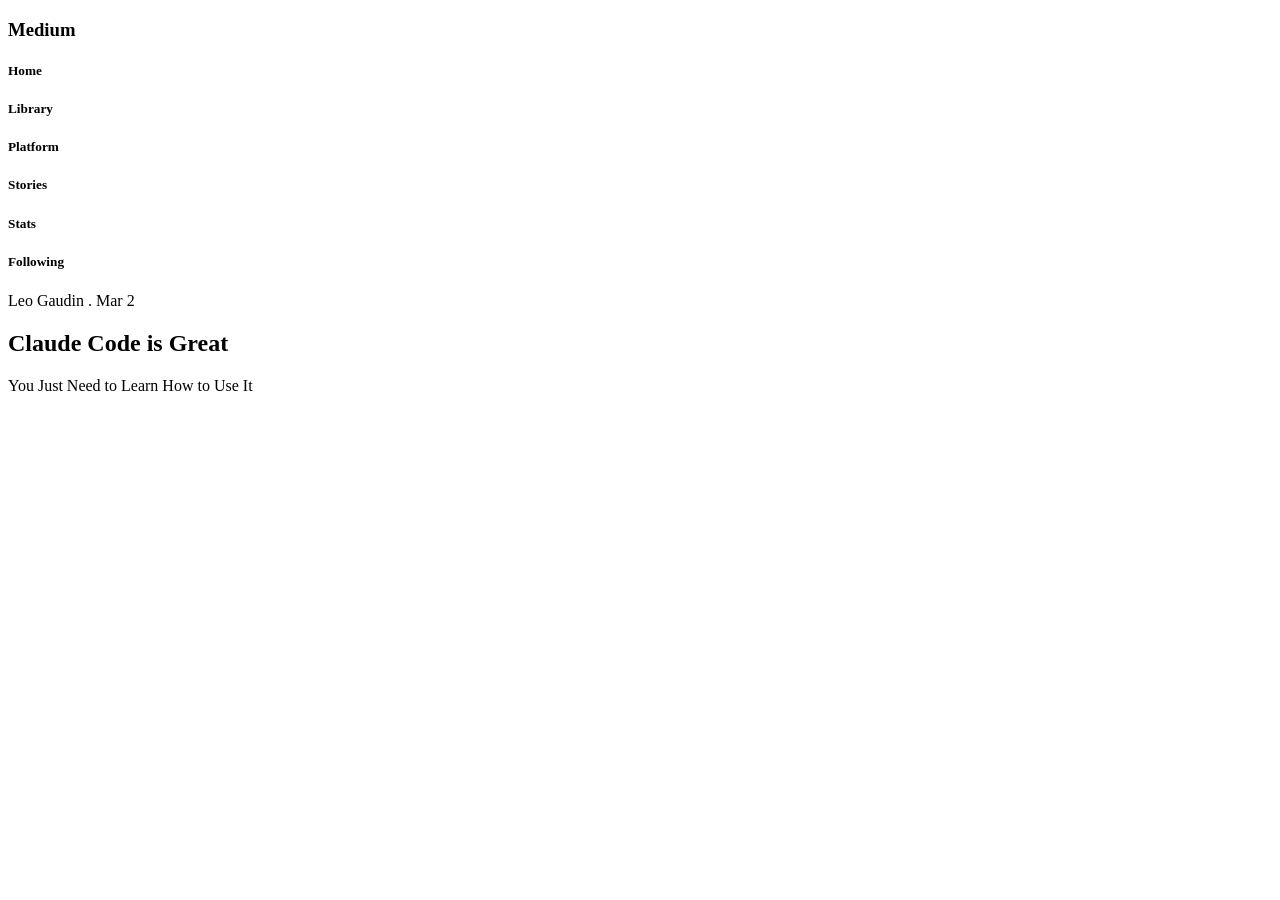
==== Prime DSA Classes/ClassPractice/Class_1_Notes/Medium.html @ 7c2d626c "SIP Practice Day-2" ====
<!DOCTYPE html>
<html lang="en">

<head>
  <meta charset="UTF-8" />
  <meta name="viewport" content="width=device-width, initial-scale=1.0" />
  <title>Document</title>
  <link rel="stylesheet" href="s.css" />
  </head>
  <body>
    <div class="container">
    <aside class="slidebar">
    <nav>
      <h1>Medium</h1>
      <h5>Home</h5> 
      <h5>Library</h5> 
      <h5>Platform</h5> 
      <h5>Stories</h5> 
      <h5>Stats</h5> 
      <h5>Following</h5> 
    </nav>
    </aside>
    <main class="feed">
      <article class="post">
        <div class="post-content">
          <span class="author"> Leo Gaudin . Mar 2</span>
          <h2>Claude Code is Great</h2>
          <p>You Just Need to Learn How to Use It</p>
        </div>
      </article>
    </main>
  </body>
</html>
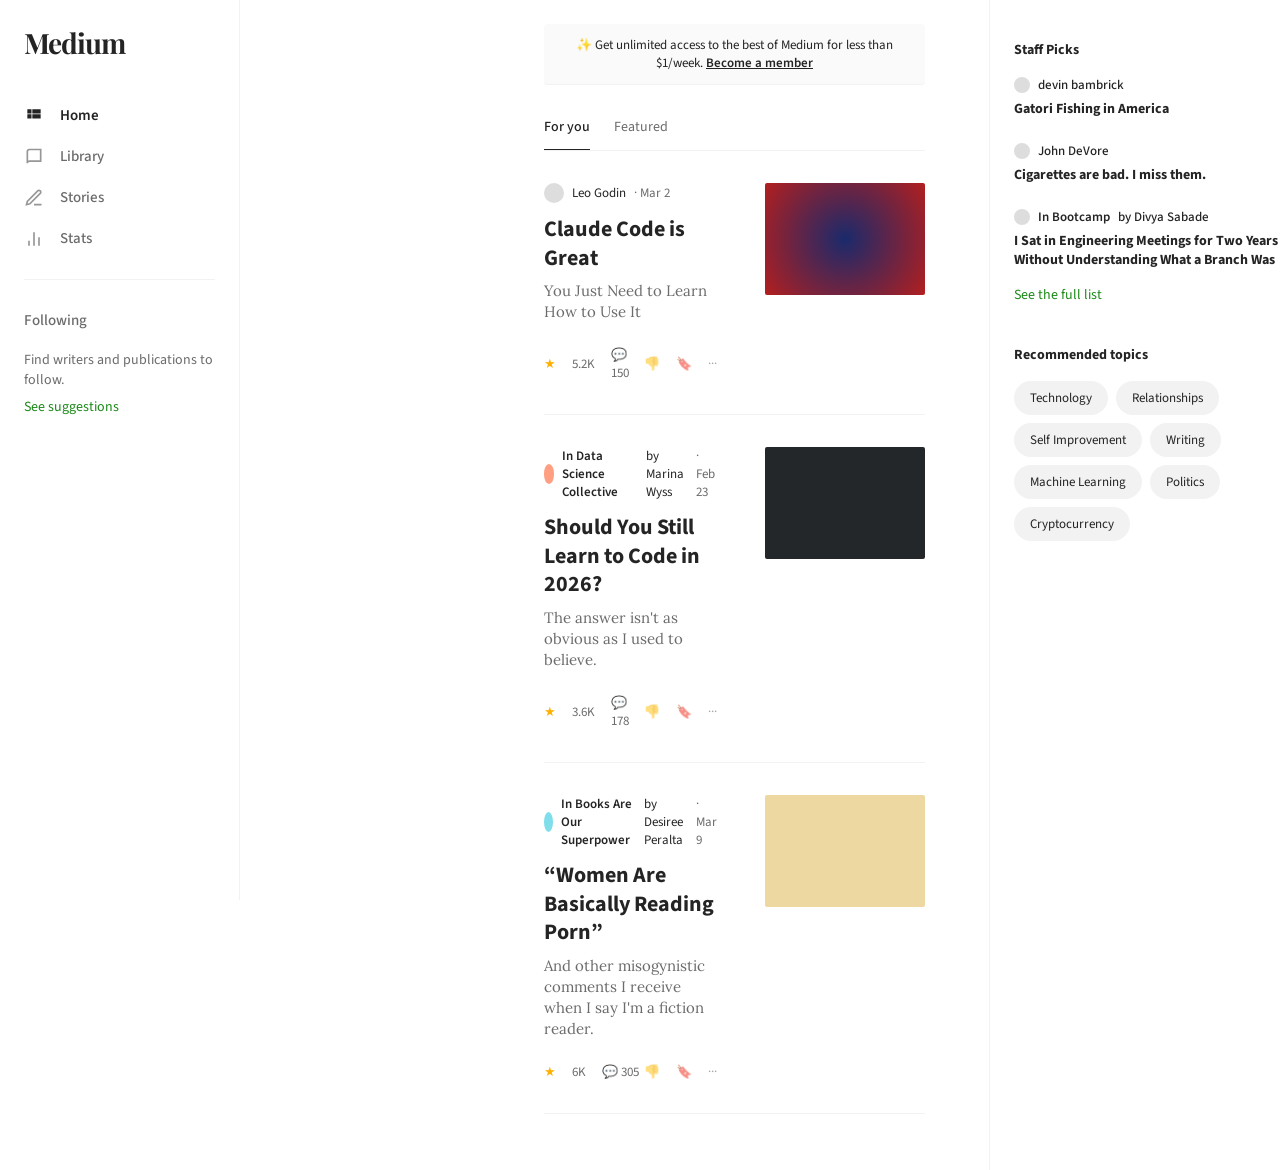
==== commit 295e4ea6: "Practice" ====
--- a/Prime DSA Classes/ClassPractice/Class_1_Notes/Medium.html
+++ b/Prime DSA Classes/ClassPractice/Class_1_Notes/Medium.html
@@ -1,33 +1,449 @@
 <!DOCTYPE html>
 <html lang="en">
-
 <head>
-  <meta charset="UTF-8" />
-  <meta name="viewport" content="width=device-width, initial-scale=1.0" />
-  <title>Document</title>
-  <link rel="stylesheet" href="s.css" />
-  </head>
-  <body>
-    <div class="container">
-    <aside class="slidebar">
-    <nav>
-      <h1>Medium</h1>
-      <h5>Home</h5> 
-      <h5>Library</h5> 
-      <h5>Platform</h5> 
-      <h5>Stories</h5> 
-      <h5>Stats</h5> 
-      <h5>Following</h5> 
-    </nav>
+    <meta charset="UTF-8">
+    <meta name="viewport" content="width=device-width, initial-scale=1.0">
+    <title>Medium Clone</title>
+    <link rel="preconnect" href="https://fonts.googleapis.com">
+    <link rel="preconnect" href="https://fonts.gstatic.com" crossorigin>
+    <link href="https://fonts.googleapis.com/css2?family=Lora:ital,wght@0,500;0,700;1,400&family=Playfair+Display:ital,wght@0,700;1,700&family=Source+Sans+3:wght@400;500;600;700&display=swap" rel="stylesheet">
+    <style>
+        /* --- RESET & GLOBAL STYLES --- */
+        * {
+            box-sizing: border-box;
+            margin: 0;
+            padding: 0;
+        }
+        body {
+            font-family: 'Source Sans 3', sans-serif;
+            color: #242424;
+            background-color: #ffffff;
+            display: grid;
+            grid-template-columns: 240px 1fr 360px;
+            min-height: 100vh;
+        }
+
+        a {
+            text-decoration: none;
+            color: inherit;
+        }
+
+        /* --- SIDEBAR LEFT --- */
+        .sidebar-left {
+            border-right: 1px solid #f2f2f2;
+            padding: 24px;
+            display: flex;
+            flex-direction: column;
+            gap: 32px;
+            position: fixed;
+            width: 240px;
+            height: 100vh;
+        }
+
+        .logo {
+            font-family: 'Playfair Display', serif;
+            font-size: 28px;
+            font-weight: 700;
+            letter-spacing: -1px;
+            margin-bottom: 12px;
+        }
+
+        .nav-menu {
+            display: flex;
+            flex-direction: column;
+            gap: 20px;
+        }
+
+        .nav-item {
+            display: flex;
+            align-items: center;
+            gap: 16px;
+            font-size: 15px;
+            color: #6b6b6b;
+            font-weight: 500;
+            cursor: pointer;
+        }
+
+        .nav-item.active {
+            color: #242424;
+            font-weight: 600;
+        }
+
+        .nav-icon {
+            width: 20px;
+            height: 20px;
+            opacity: 0.7;
+        }
+
+        .nav-item.active .nav-icon {
+            opacity: 1;
+        }
+
+        .divider {
+            height: 1px;
+            background-color: #f2f2f2;
+            margin: 10px 0;
+        }
+
+        .find-writers {
+            font-size: 14px;
+            color: #6b6b6b;
+            line-height: 1.4;
+        }
+
+        .find-writers a {
+            color: #1a8917;
+            display: block;
+            margin-top: 8px;
+        }
+
+        /* --- MAIN FEED (MIDDLE) --- */
+        .main-content {
+            grid-column: 2;
+            padding: 24px 64px;
+            margin-left: 240px; /* Offset for fixed sidebar */
+        }
+
+        /* Promo Banner */
+        .promo-banner {
+            background-color: #fafafa;
+            border-bottom: 1px solid #f2f2f2;
+            padding: 12px;
+            font-size: 13px;
+            text-align: center;
+            margin-bottom: 32px;
+            border-radius: 4px;
+        }
+        .promo-banner a {
+            text-decoration: underline;
+            font-weight: 600;
+        }
+
+        /* Feed Tabs */
+        .feed-tabs {
+            display: flex;
+            gap: 24px;
+            border-bottom: 1px solid #f2f2f2;
+            margin-bottom: 32px;
+        }
+
+        .tab {
+            padding-bottom: 12px;
+            font-size: 14px;
+            color: #6b6b6b;
+            cursor: pointer;
+        }
+
+        .tab.active {
+            color: #242424;
+            border-bottom: 1px solid #242424;
+            font-weight: 500;
+        }
+
+        /* Article Card Layout */
+        .article-card {
+            display: flex;
+            justify-content: space-between;
+            gap: 48px;
+            padding-bottom: 32px;
+            margin-bottom: 32px;
+            border-bottom: 1px solid #f2f2f2;
+        }
+
+        .article-meta {
+            display: flex;
+            align-items: center;
+            gap: 8px;
+            font-size: 13px;
+            color: #242424;
+            margin-bottom: 12px;
+        }
+
+        .author-img {
+            width: 20px;
+            height: 20px;
+            border-radius: 50%;
+            background-color: #ddd;
+        }
+
+        .publication {
+            font-weight: 600;
+        }
+
+        .article-title {
+            font-family: 'Source Sans 3', sans-serif;
+            font-size: 22px;
+            font-weight: 700;
+            line-height: 1.3;
+            color: #242424;
+            margin-bottom: 8px;
+        }
+
+        .article-excerpt {
+            font-family: 'Lora', Georgia, serif;
+            font-size: 15px;
+            color: #6b6b6b;
+            line-height: 1.4;
+            margin-bottom: 24px;
+        }
+
+        .article-footer {
+            display: flex;
+            justify-content: space-between;
+            align-items: center;
+            font-size: 13px;
+            color: #6b6b6b;
+        }
+
+        .footer-left {
+            display: flex;
+            align-items: center;
+            gap: 16px;
+        }
+
+        .star-icon {
+            color: #ffb000;
+        }
+
+        .footer-right {
+            display: flex;
+            gap: 16px;
+            opacity: 0.6;
+        }
+
+        .article-image {
+            width: 160px;
+            height: 112px;
+            object-fit: cover;
+            border-radius: 2px;
+            background-color: #f2f2f2;
+            flex-shrink: 0;
+        }
+
+        /* --- SIDEBAR RIGHT --- */
+        .sidebar-right {
+            grid-column: 3;
+            border-left: 1px solid #f2f2f2;
+            padding: 40px 24px;
+            display: flex;
+            flex-direction: column;
+            gap: 40px;
+        }
+
+        .section-title {
+            font-size: 14px;
+            font-weight: 700;
+            color: #242424;
+            margin-bottom: 16px;
+        }
+
+        /* Staff Picks list */
+        .staff-picks-list {
+            display: flex;
+            flex-direction: column;
+            gap: 24px;
+        }
+
+        .pick-item-meta {
+            display: flex;
+            align-items: center;
+            gap: 8px;
+            font-size: 13px;
+            font-weight: 500;
+            margin-bottom: 6px;
+        }
+
+        .pick-item-title {
+            font-size: 14px;
+            font-weight: 700;
+            line-height: 1.3;
+            color: #242424;
+        }
+
+        /* Recommended Topics Tags */
+        .topics-grid {
+            display: flex;
+            flex-wrap: wrap;
+            gap: 8px;
+        }
+
+        .topic-tag {
+            background-color: #f2f2f2;
+            padding: 8px 16px;
+            border-radius: 100px;
+            font-size: 13px;
+            color: #242424;
+            transition: background-color 0.2s;
+        }
+
+        .topic-tag:hover {
+            background-color: #e6e6e6;
+        }
+
+        .see-more-link {
+            font-size: 14px;
+            color: #1a8917;
+            display: inline-block;
+            margin-top: 16px;
+        }
+    </style>
+</head>
+<body>
+
+    <aside class="sidebar-left">
+        <div class="logo">Medium</div>
+        <nav class="nav-menu">
+            <div class="nav-item active">
+                <svg class="nav-icon" viewBox="0 0 24 24" fill="currentColor"><path d="M4 10h5v5H4v-5zm0-6h5v5H4V4zm6 6h10v5H10v-5zm0-6h10v5H10V4z"/></svg>
+                Home
+            </div>
+            <div class="nav-item">
+                <svg class="nav-icon" viewBox="0 0 24 24" fill="none" stroke="currentColor" stroke-width="2"><path d="M4 19.5A2.5 2.5 0 0 1 6.5 17H20V3H6.5a2.5 2.5 0 0 0-2.5 2.5v14z"/></svg>
+                Library
+            </div>
+            <div class="nav-item">
+                <svg class="nav-icon" viewBox="0 0 24 24" fill="none" stroke="currentColor" stroke-width="2"><path d="M12 20h9M16.5 3.5a2.121 2.121 0 0 1 3 3L7 19l-4 1 1-4L16.5 3.5z"/></svg>
+                Stories
+            </div>
+            <div class="nav-item">
+                <svg class="nav-icon" viewBox="0 0 24 24" fill="none" stroke="currentColor" stroke-width="2"><path d="M18 20V10M12 20V4M6 20v-6"/></svg>
+                Stats
+            </div>
+            
+            <div class="divider"></div>
+            
+            <div class="nav-item">Following</div>
+            <div class="find-writers">
+                Find writers and publications to follow.
+                <a href="#">See suggestions</a>
+            </div>
+        </nav>
     </aside>
-    <main class="feed">
-      <article class="post">
-        <div class="post-content">
-          <span class="author"> Leo Gaudin . Mar 2</span>
-          <h2>Claude Code is Great</h2>
-          <p>You Just Need to Learn How to Use It</p>
+
+    <main class="main-content">
+        <div class="promo-banner">
+            ✨ Get unlimited access to the best of Medium for less than $1/week. <a href="#">Become a member</a>
         </div>
-      </article>
+
+        <div class="feed-tabs">
+            <div class="tab active">For you</div>
+            <div class="tab">Featured</div>
+        </div>
+
+        <article class="article-card">
+            <div class="article-body">
+                <div class="article-meta">
+                    <div class="author-img"></div>
+                    <span>Leo Godin</span>
+                    <span style="color:#6b6b6b;">· Mar 2</span>
+                </div>
+                <h2 class="article-title">Claude Code is Great</h2>
+                <p class="article-excerpt">You Just Need to Learn How to Use It</p>
+                <div class="article-footer">
+                    <div class="footer-left">
+                        <span class="star-icon">★</span>
+                        <span>5.2K</span>
+                        <span>💬 150</span>
+                    </div>
+                    <div class="footer-right">
+                        <span>👎</span> <span>🔖</span> <span>···</span>
+                    </div>
+                </div>
+            </div>
+            <div class="article-image" style="background: radial-gradient(circle, #1a2a6c, #b21f1f);"></div>
+        </article>
+
+        <article class="article-card">
+            <div class="article-body">
+                <div class="article-meta">
+                    <div class="author-img" style="background-color: #ff9e80;"></div>
+                    <span class="publication">In Data Science Collective</span> 
+                    <span>by Marina Wyss</span>
+                    <span style="color:#6b6b6b;">· Feb 23</span>
+                </div>
+                <h2 class="article-title">Should You Still Learn to Code in 2026?</h2>
+                <p class="article-excerpt">The answer isn't as obvious as I used to believe.</p>
+                <div class="article-footer">
+                    <div class="footer-left">
+                        <span class="star-icon">★</span>
+                        <span>3.6K</span>
+                        <span>💬 178</span>
+                    </div>
+                    <div class="footer-right">
+                        <span>👎</span> <span>🔖</span> <span>···</span>
+                    </div>
+                </div>
+            </div>
+            <div class="article-image" style="background: #23272A;"></div>
+        </article>
+
+        <article class="article-card">
+            <div class="article-body">
+                <div class="article-meta">
+                    <div class="author-img" style="background-color: #80deea;"></div>
+                    <span class="publication">In Books Are Our Superpower</span> 
+                    <span>by Desiree Peralta</span>
+                    <span style="color:#6b6b6b;">· Mar 9</span>
+                </div>
+                <h2 class="article-title">“Women Are Basically Reading Porn”</h2>
+                <p class="article-excerpt">And other misogynistic comments I receive when I say I'm a fiction reader.</p>
+                <div class="article-footer">
+                    <div class="footer-left">
+                        <span class="star-icon">★</span>
+                        <span>6K</span>
+                        <span>💬 305</span>
+                    </div>
+                    <div class="footer-right">
+                        <span>👎</span> <span>🔖</span> <span>···</span>
+                    </div>
+                </div>
+            </div>
+            <div class="article-image" style="background: #eed8a1;"></div>
+        </article>
     </main>
-  </body>
+
+    <aside class="sidebar-right">
+        <div>
+            <h3 class="section-title">Staff Picks</h3>
+            <div class="staff-picks-list">
+                <div>
+                    <div class="pick-item-meta">
+                        <div class="author-img" style="width:16px; height:16px;"></div>
+                        <span>devin bambrick</span>
+                    </div>
+                    <h4 class="pick-item-title">Gatori Fishing in America</h4>
+                </div>
+                <div>
+                    <div class="pick-item-meta">
+                        <div class="author-img" style="width:16px; height:16px;"></div>
+                        <span>John DeVore</span>
+                    </div>
+                    <h4 class="pick-item-title">Cigarettes are bad. I miss them.</h4>
+                </div>
+                <div>
+                    <div class="pick-item-meta">
+                        <div class="author-img" style="width:16px; height:16px;"></div>
+                        <span class="publication">In Bootcamp</span> <span>by Divya Sabade</span>
+                    </div>
+                    <h4 class="pick-item-title">I Sat in Engineering Meetings for Two Years Without Understanding What a Branch Was</h4>
+                </div>
+            </div>
+            <a href="#" class="see-more-link">See the full list</a>
+        </div>
+
+        <div>
+            <h3 class="section-title">Recommended topics</h3>
+            <div class="topics-grid">
+                <a href="#" class="topic-tag">Technology</a>
+                <a href="#" class="topic-tag">Relationships</a>
+                <a href="#" class="topic-tag">Self Improvement</a>
+                <a href="#" class="topic-tag">Writing</a>
+                <a href="#" class="topic-tag">Machine Learning</a>
+                <a href="#" class="topic-tag">Politics</a>
+                <a href="#" class="topic-tag">Cryptocurrency</a>
+            </div>
+        </div>
+    </aside>
+
+</body>
 </html>
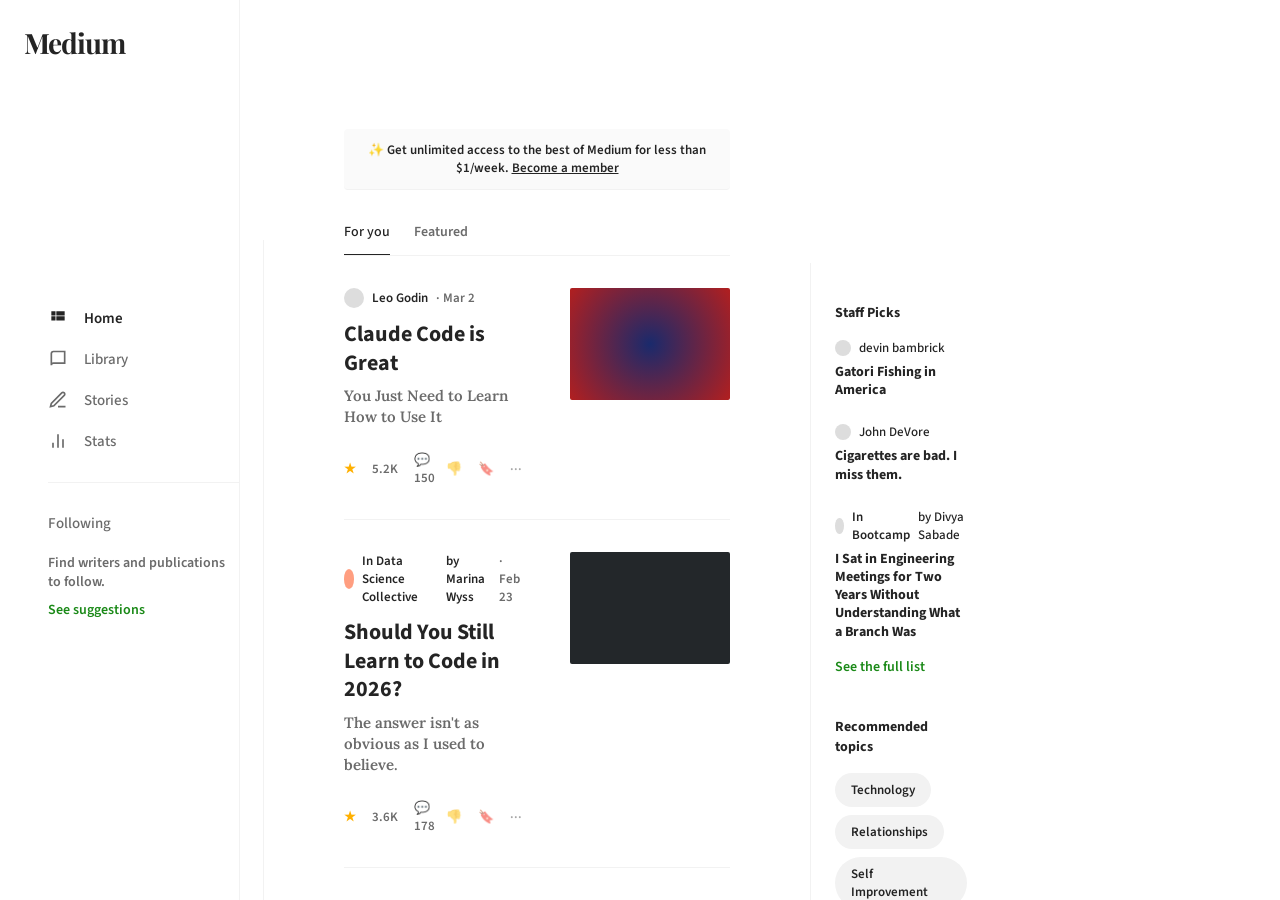
==== commit fa140aaf: "Practice" ====
--- a/Prime DSA Classes/ClassPractice/Class_1_Notes/Medium.html
+++ b/Prime DSA Classes/ClassPractice/Class_1_Notes/Medium.html
@@ -294,6 +294,303 @@
         <div class="logo">Medium</div>
         <nav class="nav-menu">
             <div class="nav-item active">
+                <svg class="nav-icon" viewBox="0 0 24 24" fill="currentColor"><path d="M4 10h5v5H4v-5zm0-6h5v5H4V4zm6 6h10v5H10v-5zm0-6h10v5H10V4z"/>
+                <!DOCTYPE html>
+<html lang="en">
+<head>
+    <meta charset="UTF-8">
+    <meta name="viewport" content="width=device-width, initial-scale=1.0">
+    <title>Medium Clone</title>
+    <link rel="preconnect" href="https://fonts.googleapis.com">
+    <link rel="preconnect" href="https://fonts.gstatic.com" crossorigin>
+    <link href="https://fonts.googleapis.com/css2?family=Lora:ital,wght@0,500;0,700;1,400&family=Playfair+Display:ital,wght@0,700;1,700&family=Source+Sans+3:wght@400;500;600;700&display=swap" rel="stylesheet">
+    <style>
+        /* --- RESET & GLOBAL STYLES --- */
+        * {
+            box-sizing: border-box;
+            margin: 0;
+            padding: 0;
+        }
+        body {
+            font-family: 'Source Sans 3', sans-serif;
+            color: #242424;
+            background-color: #ffffff;
+            display: grid;
+            grid-template-columns: 240px 1fr 360px;
+            min-height: 100vh;
+        }
+
+        a {
+            text-decoration: none;
+            color: inherit;
+        }
+
+        /* --- SIDEBAR LEFT --- */
+        .sidebar-left {
+            border-right: 1px solid #f2f2f2;
+            padding: 24px;
+            display: flex;
+            flex-direction: column;
+            gap: 32px;
+            position: fixed;
+            width: 240px;
+            height: 100vh;
+        }
+
+        .logo {
+            font-family: 'Playfair Display', serif;
+            font-size: 28px;
+            font-weight: 700;
+            letter-spacing: -1px;
+            margin-bottom: 12px;
+        }
+
+        .nav-menu {
+            display: flex;
+            flex-direction: column;
+            gap: 20px;
+        }
+
+        .nav-item {
+            display: flex;
+            align-items: center;
+            gap: 16px;
+            font-size: 15px;
+            color: #6b6b6b;
+            font-weight: 500;
+            cursor: pointer;
+        }
+
+        .nav-item.active {
+            color: #242424;
+            font-weight: 600;
+        }
+
+        .nav-icon {
+            width: 20px;
+            height: 20px;
+            opacity: 0.7;
+        }
+
+        .nav-item.active .nav-icon {
+            opacity: 1;
+        }
+
+        .divider {
+            height: 1px;
+            background-color: #f2f2f2;
+            margin: 10px 0;
+        }
+
+        .find-writers {
+            font-size: 14px;
+            color: #6b6b6b;
+            line-height: 1.4;
+        }
+
+        .find-writers a {
+            color: #1a8917;
+            display: block;
+            margin-top: 8px;
+        }
+
+        /* --- MAIN FEED (MIDDLE) --- */
+        .main-content {
+            grid-column: 2;
+            padding: 24px 64px;
+            margin-left: 240px; /* Offset for fixed sidebar */
+        }
+
+        /* Promo Banner */
+        .promo-banner {
+            background-color: #fafafa;
+            border-bottom: 1px solid #f2f2f2;
+            padding: 12px;
+            font-size: 13px;
+            text-align: center;
+            margin-bottom: 32px;
+            border-radius: 4px;
+        }
+        .promo-banner a {
+            text-decoration: underline;
+            font-weight: 600;
+        }
+
+        /* Feed Tabs */
+        .feed-tabs {
+            display: flex;
+            gap: 24px;
+            border-bottom: 1px solid #f2f2f2;
+            margin-bottom: 32px;
+        }
+
+        .tab {
+            padding-bottom: 12px;
+            font-size: 14px;
+            color: #6b6b6b;
+            cursor: pointer;
+        }
+
+        .tab.active {
+            color: #242424;
+            border-bottom: 1px solid #242424;
+            font-weight: 500;
+        }
+
+        /* Article Card Layout */
+        .article-card {
+            display: flex;
+            justify-content: space-between;
+            gap: 48px;
+            padding-bottom: 32px;
+            margin-bottom: 32px;
+            border-bottom: 1px solid #f2f2f2;
+        }
+
+        .article-meta {
+            display: flex;
+            align-items: center;
+            gap: 8px;
+            font-size: 13px;
+            color: #242424;
+            margin-bottom: 12px;
+        }
+
+        .author-img {
+            width: 20px;
+            height: 20px;
+            border-radius: 50%;
+            background-color: #ddd;
+        }
+
+        .publication {
+            font-weight: 600;
+        }
+
+        .article-title {
+            font-family: 'Source Sans 3', sans-serif;
+            font-size: 22px;
+            font-weight: 700;
+            line-height: 1.3;
+            color: #242424;
+            margin-bottom: 8px;
+        }
+
+        .article-excerpt {
+            font-family: 'Lora', Georgia, serif;
+            font-size: 15px;
+            color: #6b6b6b;
+            line-height: 1.4;
+            margin-bottom: 24px;
+        }
+
+        .article-footer {
+            display: flex;
+            justify-content: space-between;
+            align-items: center;
+            font-size: 13px;
+            color: #6b6b6b;
+        }
+
+        .footer-left {
+            display: flex;
+            align-items: center;
+            gap: 16px;
+        }
+
+        .star-icon {
+            color: #ffb000;
+        }
+
+        .footer-right {
+            display: flex;
+            gap: 16px;
+            opacity: 0.6;
+        }
+
+        .article-image {
+            width: 160px;
+            height: 112px;
+            object-fit: cover;
+            border-radius: 2px;
+            background-color: #f2f2f2;
+            flex-shrink: 0;
+        }
+
+        /* --- SIDEBAR RIGHT --- */
+        .sidebar-right {
+            grid-column: 3;
+            border-left: 1px solid #f2f2f2;
+            padding: 40px 24px;
+            display: flex;
+            flex-direction: column;
+            gap: 40px;
+        }
+
+        .section-title {
+            font-size: 14px;
+            font-weight: 700;
+            color: #242424;
+            margin-bottom: 16px;
+        }
+
+        /* Staff Picks list */
+        .staff-picks-list {
+            display: flex;
+            flex-direction: column;
+            gap: 24px;
+        }
+
+        .pick-item-meta {
+            display: flex;
+            align-items: center;
+            gap: 8px;
+            font-size: 13px;
+            font-weight: 500;
+            margin-bottom: 6px;
+        }
+
+        .pick-item-title {
+            font-size: 14px;
+            font-weight: 700;
+            line-height: 1.3;
+            color: #242424;
+        }
+
+        /* Recommended Topics Tags */
+        .topics-grid {
+            display: flex;
+            flex-wrap: wrap;
+            gap: 8px;
+        }
+
+        .topic-tag {
+            background-color: #f2f2f2;
+            padding: 8px 16px;
+            border-radius: 100px;
+            font-size: 13px;
+            color: #242424;
+            transition: background-color 0.2s;
+        }
+
+        .topic-tag:hover {
+            background-color: #e6e6e6;
+        }
+
+        .see-more-link {
+            font-size: 14px;
+            color: #1a8917;
+            display: inline-block;
+            margin-top: 16px;
+        }
+    </style>
+</head>
+<body>
+
+    <aside class="sidebar-left">
+        <div class="logo"></div>
+        <nav class="nav-menu">
+            <div class="nav-item active">
                 <svg class="nav-icon" viewBox="0 0 24 24" fill="currentColor"><path d="M4 10h5v5H4v-5zm0-6h5v5H4V4zm6 6h10v5H10v-5zm0-6h10v5H10V4z"/></svg>
                 Home
             </div>
